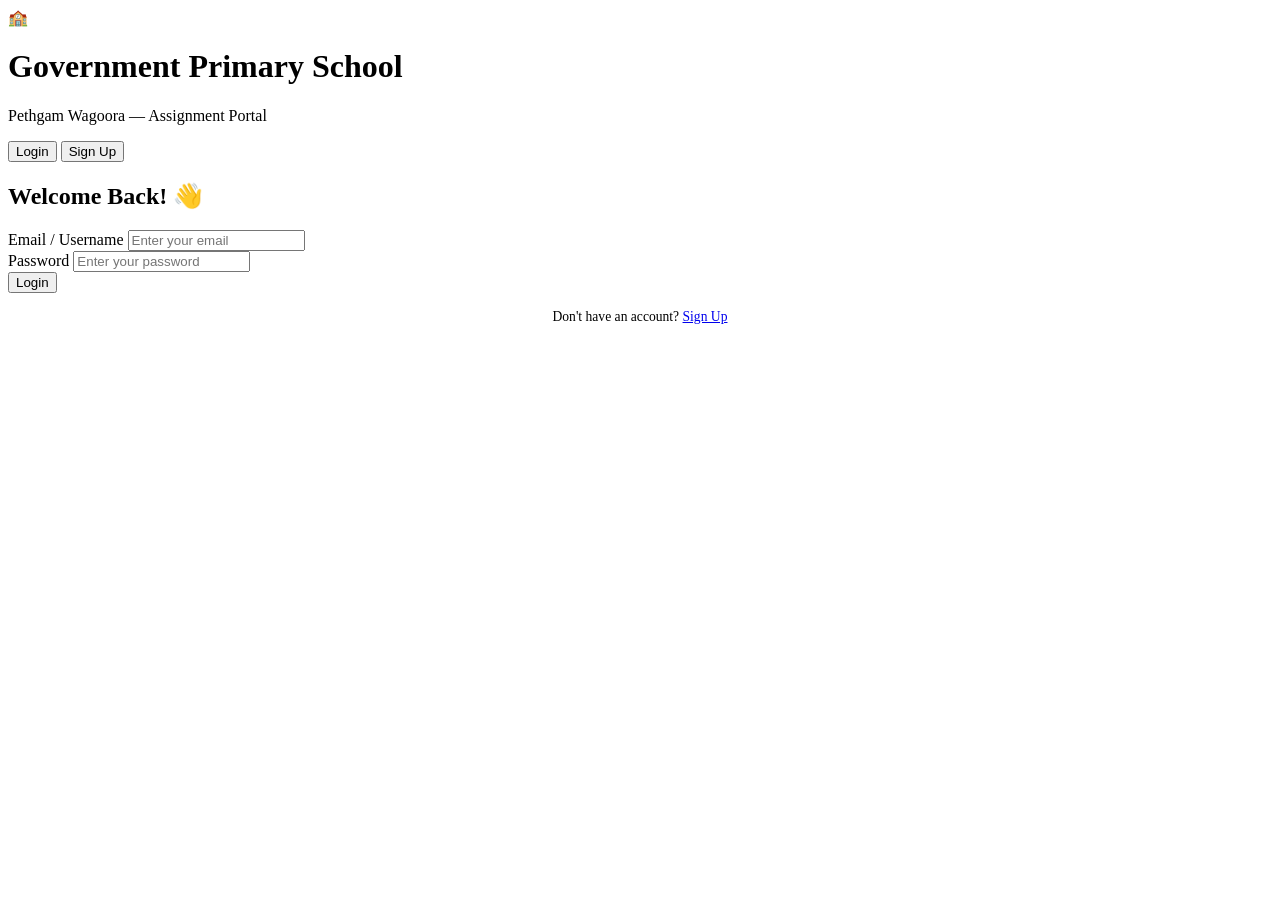
==== index.html @ 6a508f71 "Add files via upload" ====
<!DOCTYPE html>
<html lang="en">
<head>
  <meta charset="UTF-8" />
  <meta name="viewport" content="width=device-width, initial-scale=1.0" />
  <title>GPS Pethgam Wagoora — Login</title>
  <link rel="stylesheet" href="css/style.css" />
  <link rel="icon" href="data:image/svg+xml,<svg xmlns='http://www.w3.org/2000/svg' viewBox='0 0 100 100'><text y='.9em' font-size='90'>🏫</text></svg>" />
</head>
<body>

<!-- Global Loader -->
<div id="globalLoader" style="display:none;">
  <div class="spinner"></div>
  <p style="color:var(--primary);font-weight:600;">Loading…</p>
</div>

<!-- ═══ AUTH PAGE ══════════════════════════════════════════ -->
<div class="auth-page">

  <div class="auth-brand">
    <span class="school-icon">🏫</span>
    <h1>Government Primary School</h1>
    <p>Pethgam Wagoora — Assignment Portal</p>
  </div>

  <div class="auth-card">

    <!-- TABS: Login / Sign Up -->
    <div class="tab-group" id="authTabs">
      <button class="tab-btn active" onclick="switchAuthTab('login')">Login</button>
      <button class="tab-btn" onclick="switchAuthTab('signup')">Sign Up</button>
    </div>

    <!-- ─── LOGIN FORM ──────────────────────────────────── -->
    <div id="loginSection">
      <h2>Welcome Back! 👋</h2>

      <div id="loginError" class="alert alert-error" style="display:none;"></div>

      <form id="loginForm" onsubmit="handleLogin(event)">
        <div class="form-group">
          <label for="loginEmail">Email / Username</label>
          <input type="email" id="loginEmail" placeholder="Enter your email" required />
        </div>
        <div class="form-group">
          <label for="loginPassword">Password</label>
          <input type="password" id="loginPassword" placeholder="Enter your password" required />
        </div>
        <button type="submit" class="btn btn-primary" id="loginBtn">
          <span id="loginBtnText">Login</span>
        </button>
      </form>

      <p style="text-align:center;margin-top:1rem;font-size:.85rem;color:var(--gray-400);">
        Don't have an account?
        <a href="#" onclick="switchAuthTab('signup')">Sign Up</a>
      </p>
    </div>

    <!-- ─── SIGNUP SECTION ──────────────────────────────── -->
    <div id="signupSection" style="display:none;">
      <h2>Create Account 📝</h2>

      <!-- Role chooser -->
      <div class="tab-group" id="roleTabs" style="margin-bottom:1.25rem;">
        <button class="tab-btn active" onclick="switchRoleTab('student')">Student</button>
        <button class="tab-btn" onclick="switchRoleTab('teacher')">Teacher</button>
      </div>

      <div id="signupError" class="alert alert-error" style="display:none;"></div>

      <!-- ── Student Signup ── -->
      <form id="studentSignupForm" onsubmit="handleStudentSignup(event)">
        <div class="form-group">
          <label>Profile Photo</label>
          <div class="photo-upload-area" id="studentPhotoArea">
            <input type="file" id="studentPhoto" accept="image/*" onchange="previewPhoto('studentPhoto','studentPhotoPreview','studentPhotoArea')" />
            <img id="studentPhotoPreview" class="photo-preview" src="" alt="" style="display:none;" />
            <div id="studentPhotoPlaceholder">
              <span class="upload-icon">📷</span>
              <p style="color:var(--primary);font-weight:600;font-size:.9rem;">Tap to Upload Photo</p>
              <p class="upload-hint">JPG, PNG (Max 2MB)</p>
            </div>
          </div>
        </div>

        <div class="form-group">
          <label for="studentName">Full Name</label>
          <input type="text" id="studentName" placeholder="Enter your full name" required />
        </div>

        <div class="form-group">
          <label for="studentClass">Class</label>
          <select id="studentClass" required>
            <option value="">Select Your Class</option>
            <option value="1">Class 1st</option>
            <option value="2">Class 2nd</option>
            <option value="3">Class 3rd</option>
            <option value="4">Class 4th</option>
            <option value="5">Class 5th</option>
            <option value="6">Class 6th</option>
            <option value="7">Class 7th</option>
            <option value="8">Class 8th</option>
          </select>
        </div>

        <div class="form-group">
          <label for="studentEmail">Email</label>
          <input type="email" id="studentEmail" placeholder="student@example.com" required />
        </div>

        <div class="form-group">
          <label for="studentPassword">Password (min 6 characters)</label>
          <input type="password" id="studentPassword" placeholder="Create a password" minlength="6" required />
        </div>

        <button type="submit" class="btn btn-primary" id="studentSignupBtn">
          Create Student Account
        </button>
      </form>

      <!-- ── Teacher Signup ── -->
      <form id="teacherSignupForm" onsubmit="handleTeacherSignup(event)" style="display:none;">
        <div class="form-group">
          <label>Profile Photo</label>
          <div class="photo-upload-area" id="teacherPhotoArea">
            <input type="file" id="teacherPhoto" accept="image/*" onchange="previewPhoto('teacherPhoto','teacherPhotoPreview','teacherPhotoArea')" />
            <img id="teacherPhotoPreview" class="photo-preview" src="" alt="" style="display:none;" />
            <div id="teacherPhotoPlaceholder">
              <span class="upload-icon">📷</span>
              <p style="color:var(--primary);font-weight:600;font-size:.9rem;">Tap to Upload Photo</p>
              <p class="upload-hint">JPG, PNG (Max 2MB)</p>
            </div>
          </div>
        </div>

        <div class="form-group">
          <label for="teacherName">Full Name</label>
          <input type="text" id="teacherName" placeholder="Enter your full name" required />
        </div>

        <div class="form-group">
          <label for="teacherSubject">Primary Subject</label>
          <select id="teacherSubject" required>
            <option value="">Select Subject</option>
            <option value="English">English</option>
            <option value="Mathematics">Mathematics</option>
            <option value="Urdu">Urdu</option>
            <option value="Kashmiri">Kashmiri</option>
            <option value="EVS">EVS</option>
            <option value="Science">Science</option>
            <option value="Social Science">Social Science</option>
          </select>
        </div>

        <div class="form-group">
          <label for="teacherEmail">Email</label>
          <input type="email" id="teacherEmail" placeholder="teacher@example.com" required />
        </div>

        <div class="form-group">
          <label for="teacherPassword">Password (min 6 characters)</label>
          <input type="password" id="teacherPassword" placeholder="Create a password" minlength="6" required />
        </div>

        <button type="submit" class="btn btn-primary" id="teacherSignupBtn">
          Create Teacher Account
        </button>
      </form>

      <p style="text-align:center;margin-top:1rem;font-size:.85rem;color:var(--gray-400);">
        Already have an account?
        <a href="#" onclick="switchAuthTab('login')">Login</a>
      </p>
    </div><!-- /signupSection -->

  </div><!-- /auth-card -->

  <p style="color:rgba(255,255,255,.65);font-size:.75rem;margin-top:1rem;text-align:center;">
    © 2024 GPS Pethgam Wagoora | Powered by Firebase
  </p>
</div><!-- /auth-page -->

<!-- Firebase SDKs (Compat v9) -->
<script src="https://www.gstatic.com/firebasejs/9.22.0/firebase-app-compat.js"></script>
<script src="https://www.gstatic.com/firebasejs/9.22.0/firebase-auth-compat.js"></script>
<script src="https://www.gstatic.com/firebasejs/9.22.0/firebase-firestore-compat.js"></script>
<script src="https://www.gstatic.com/firebasejs/9.22.0/firebase-storage-compat.js"></script>

<script src="js/firebase-config.js"></script>

<script>
// ──────────────────────────────────────────────────────────
// AUTH STATE: redirect if already logged in
// ──────────────────────────────────────────────────────────
auth.onAuthStateChanged(async (user) => {
  if (user) {
    showLoader(true);
    try {
      const doc = await db.collection('users').doc(user.uid).get();
      if (doc.exists) {
        const role = doc.data().role;
        redirectByRole(role);
        return;
      }
    } catch (e) {}
    showLoader(false);
  }
});

function redirectByRole(role) {
  const map = { admin: 'pages/admin.html', teacher: 'pages/teacher.html', student: 'pages/student.html' };
  if (map[role]) window.location.href = map[role];
  else showLoader(false);
}

// ──────────────────────────────────────────────────────────
// TAB SWITCHING
// ──────────────────────────────────────────────────────────
function switchAuthTab(tab) {
  const btns = document.querySelectorAll('#authTabs .tab-btn');
  document.getElementById('loginSection').style.display  = tab === 'login'  ? 'block' : 'none';
  document.getElementById('signupSection').style.display = tab === 'signup' ? 'block' : 'none';
  btns[0].classList.toggle('active', tab === 'login');
  btns[1].classList.toggle('active', tab === 'signup');
  clearErrors();
}

function switchRoleTab(role) {
  const btns = document.querySelectorAll('#roleTabs .tab-btn');
  document.getElementById('studentSignupForm').style.display = role === 'student' ? 'block' : 'none';
  document.getElementById('teacherSignupForm').style.display = role === 'teacher' ? 'block' : 'none';
  btns[0].classList.toggle('active', role === 'student');
  btns[1].classList.toggle('active', role === 'teacher');
}

function clearErrors() {
  ['loginError','signupError'].forEach(id => {
    const el = document.getElementById(id);
    if (el) { el.style.display = 'none'; el.textContent = ''; }
  });
}

function showError(id, msg) {
  const el = document.getElementById(id);
  if (el) { el.textContent = msg; el.style.display = 'block'; }
}

// ──────────────────────────────────────────────────────────
// PHOTO PREVIEW
// ──────────────────────────────────────────────────────────
function previewPhoto(inputId, previewId, areaId) {
  const file  = document.getElementById(inputId).files[0];
  const prev  = document.getElementById(previewId);
  const placeholder = document.getElementById(areaId.replace('Area','Placeholder'))
                   || document.getElementById(inputId.replace('Photo','PhotoPlaceholder'));
  if (file) {
    const reader = new FileReader();
    reader.onload = e => {
      prev.src = e.target.result;
      prev.style.display = 'block';
      if (placeholder) placeholder.style.display = 'none';
    };
    reader.readAsDataURL(file);
  }
}

// ──────────────────────────────────────────────────────────
// LOGIN
// ──────────────────────────────────────────────────────────
async function handleLogin(e) {
  e.preventDefault();
  clearErrors();
  const email = document.getElementById('loginEmail').value.trim();
  const pass  = document.getElementById('loginPassword').value;
  const btn   = document.getElementById('loginBtn');

  btn.disabled = true;
  btn.innerHTML = '<div class="spinner" style="width:20px;height:20px;border-width:3px;"></div>';

  try {
    await auth.signInWithEmailAndPassword(email, pass);
    // onAuthStateChanged will handle redirect
  } catch (err) {
    let msg = 'Login failed. Please check your credentials.';
    if (err.code === 'auth/user-not-found') msg = 'No account found with this email.';
    else if (err.code === 'auth/wrong-password') msg = 'Incorrect password.';
    else if (err.code === 'auth/invalid-email') msg = 'Invalid email address.';
    else if (err.code === 'auth/too-many-requests') msg = 'Too many attempts. Try later.';
    showError('loginError', msg);
    btn.disabled = false;
    btn.innerHTML = '<span id="loginBtnText">Login</span>';
  }
}

// ──────────────────────────────────────────────────────────
// UPLOAD PHOTO TO FIREBASE STORAGE
// ──────────────────────────────────────────────────────────
async function uploadPhoto(file, uid, folder) {
  if (!file) return null;
  const ext = file.name.split('.').pop();
  const ref = storage.ref(`${folder}/${uid}.${ext}`);
  await ref.put(file);
  return await ref.getDownloadURL();
}

// ──────────────────────────────────────────────────────────
// STUDENT SIGNUP
// ──────────────────────────────────────────────────────────
async function handleStudentSignup(e) {
  e.preventDefault();
  clearErrors();

  const name    = document.getElementById('studentName').value.trim();
  const cls     = parseInt(document.getElementById('studentClass').value);
  const email   = document.getElementById('studentEmail').value.trim();
  const pass    = document.getElementById('studentPassword').value;
  const photo   = document.getElementById('studentPhoto').files[0];
  const btn     = document.getElementById('studentSignupBtn');

  if (!name || !cls || !email || !pass) {
    showError('signupError', 'Please fill in all fields.');
    return;
  }

  btn.disabled = true;
  btn.textContent = 'Creating Account…';
  showLoader(true);

  try {
    const cred    = await auth.createUserWithEmailAndPassword(email, pass);
    const uid     = cred.user.uid;
    let photoURL  = 'https://ui-avatars.com/api/?name=' + encodeURIComponent(name) + '&background=1a7a3c&color=fff&size=128';

    if (photo) {
      try { photoURL = await uploadPhoto(photo, uid, 'profile_photos'); } catch(pe) {}
    }

    await db.collection('users').doc(uid).set({
      name, email, role: 'student',
      class: cls,
      photoURL,
      coins: 0,
      weeklyCoins: 0,
      monthlyCoins: 0,
      subjectCoins: {},
      currentWeek: getCurrentWeek(),
      currentMonth: getCurrentMonth(),
      createdAt: firebase.firestore.FieldValue.serverTimestamp()
    });

    showToast('Account created! Welcome ' + name + '!', 'success');
    // redirect handled by onAuthStateChanged

  } catch (err) {
    showLoader(false);
    let msg = 'Signup failed. Please try again.';
    if (err.code === 'auth/email-already-in-use') msg = 'This email is already registered.';
    else if (err.code === 'auth/invalid-email') msg = 'Invalid email address.';
    else if (err.code === 'auth/weak-password') msg = 'Password is too weak (min 6 chars).';
    showError('signupError', msg);
    btn.disabled = false;
    btn.textContent = 'Create Student Account';
  }
}

// ──────────────────────────────────────────────────────────
// TEACHER SIGNUP
// ──────────────────────────────────────────────────────────
async function handleTeacherSignup(e) {
  e.preventDefault();
  clearErrors();

  const name    = document.getElementById('teacherName').value.trim();
  const subject = document.getElementById('teacherSubject').value;
  const email   = document.getElementById('teacherEmail').value.trim();
  const pass    = document.getElementById('teacherPassword').value;
  const photo   = document.getElementById('teacherPhoto').files[0];
  const btn     = document.getElementById('teacherSignupBtn');

  if (!name || !subject || !email || !pass) {
    showError('signupError', 'Please fill in all fields.');
    return;
  }

  btn.disabled = true;
  btn.textContent = 'Creating Account…';
  showLoader(true);

  try {
    const cred    = await auth.createUserWithEmailAndPassword(email, pass);
    const uid     = cred.user.uid;
    let photoURL  = 'https://ui-avatars.com/api/?name=' + encodeURIComponent(name) + '&background=1a7a3c&color=fff&size=128';

    if (photo) {
      try { photoURL = await uploadPhoto(photo, uid, 'profile_photos'); } catch(pe) {}
    }

    await db.collection('users').doc(uid).set({
      name, email, role: 'teacher',
      subject,
      photoURL,
      createdAt: firebase.firestore.FieldValue.serverTimestamp()
    });

    showToast('Account created! Welcome ' + name + '!', 'success');

  } catch (err) {
    showLoader(false);
    let msg = 'Signup failed. Please try again.';
    if (err.code === 'auth/email-already-in-use') msg = 'This email is already registered.';
    else if (err.code === 'auth/weak-password') msg = 'Password is too weak (min 6 chars).';
    showError('signupError', msg);
    btn.disabled = false;
    btn.textContent = 'Create Teacher Account';
  }
}
</script>
</body>
</html>
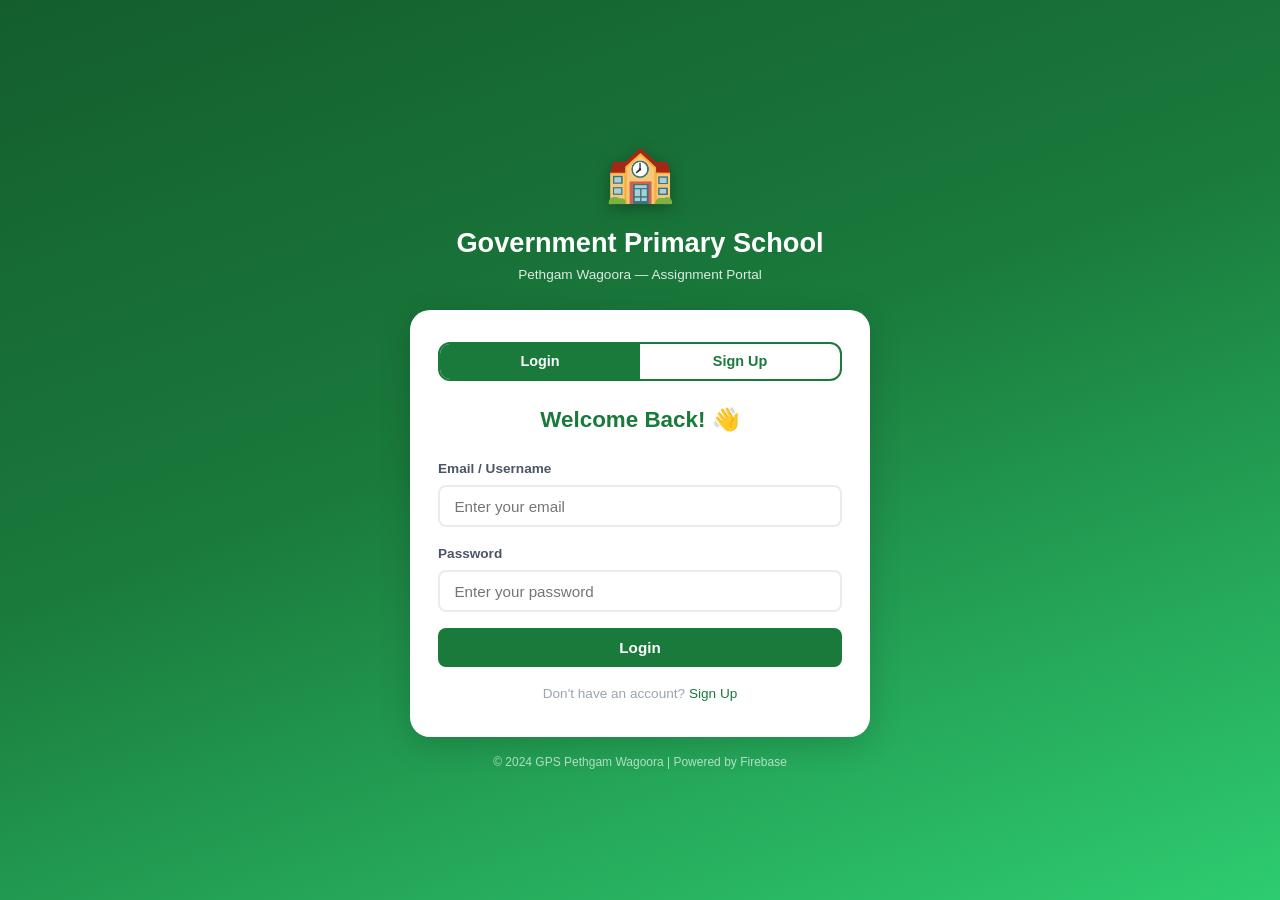
==== commit c3a9346b: "Refactor authentication and user profile handling Updated error handling and user feedback during au" ====
--- a/index.html
+++ b/index.html
@@ -198,21 +198,37 @@
   if (user) {
     showLoader(true);
     try {
+      // Check if user has a profile document in Firestore
       const doc = await db.collection('users').doc(user.uid).get();
       if (doc.exists) {
         const role = doc.data().role;
         redirectByRole(role);
-        return;
+      } else {
+        // User exists in Auth but not in Firestore
+        console.warn("No user profile found in Firestore.");
+        showLoader(false);
       }
-    } catch (e) {}
+    } catch (e) {
+      console.error("Auth state check error:", e);
+      showLoader(false);
+    }
+  }
+});
+
+function redirectByRole(role) {
+  // Path must match your GitHub repository folder: 'pages/'
+  const map = { 
+    admin: 'pages/admin.html', 
+    teacher: 'pages/teacher.html', 
+    student: 'pages/student.html' 
+  };
+  
+  if (map[role]) {
+    window.location.href = map[role];
+  } else {
     showLoader(false);
-  }
-});
-
-function redirectByRole(role) {
-  const map = { admin: 'pages/admin.html', teacher: 'pages/teacher.html', student: 'pages/student.html' };
-  if (map[role]) window.location.href = map[role];
-  else showLoader(false);
+    alert("Role '" + role + "' not recognized. Please contact admin.");
+  }
 }
 
 // ──────────────────────────────────────────────────────────
@@ -281,16 +297,11 @@
 
   try {
     await auth.signInWithEmailAndPassword(email, pass);
-    // onAuthStateChanged will handle redirect
   } catch (err) {
-    let msg = 'Login failed. Please check your credentials.';
-    if (err.code === 'auth/user-not-found') msg = 'No account found with this email.';
-    else if (err.code === 'auth/wrong-password') msg = 'Incorrect password.';
-    else if (err.code === 'auth/invalid-email') msg = 'Invalid email address.';
-    else if (err.code === 'auth/too-many-requests') msg = 'Too many attempts. Try later.';
+    let msg = err.message; // Detailed error for troubleshooting
     showError('loginError', msg);
     btn.disabled = false;
-    btn.innerHTML = '<span id="loginBtnText">Login</span>';
+    btn.innerHTML = 'Login';
   }
 }
 
@@ -319,11 +330,6 @@
   const photo   = document.getElementById('studentPhoto').files[0];
   const btn     = document.getElementById('studentSignupBtn');
 
-  if (!name || !cls || !email || !pass) {
-    showError('signupError', 'Please fill in all fields.');
-    return;
-  }
-
   btn.disabled = true;
   btn.textContent = 'Creating Account…';
   showLoader(true);
@@ -331,10 +337,10 @@
   try {
     const cred    = await auth.createUserWithEmailAndPassword(email, pass);
     const uid     = cred.user.uid;
-    let photoURL  = 'https://ui-avatars.com/api/?name=' + encodeURIComponent(name) + '&background=1a7a3c&color=fff&size=128';
+    let photoURL  = 'https://ui-avatars.com/api/?name=' + encodeURIComponent(name);
 
     if (photo) {
-      try { photoURL = await uploadPhoto(photo, uid, 'profile_photos'); } catch(pe) {}
+       photoURL = await uploadPhoto(photo, uid, 'profile_photos');
     }
 
     await db.collection('users').doc(uid).set({
@@ -350,16 +356,11 @@
       createdAt: firebase.firestore.FieldValue.serverTimestamp()
     });
 
-    showToast('Account created! Welcome ' + name + '!', 'success');
-    // redirect handled by onAuthStateChanged
+    showToast('Account created!', 'success');
 
   } catch (err) {
     showLoader(false);
-    let msg = 'Signup failed. Please try again.';
-    if (err.code === 'auth/email-already-in-use') msg = 'This email is already registered.';
-    else if (err.code === 'auth/invalid-email') msg = 'Invalid email address.';
-    else if (err.code === 'auth/weak-password') msg = 'Password is too weak (min 6 chars).';
-    showError('signupError', msg);
+    showError('signupError', err.message);
     btn.disabled = false;
     btn.textContent = 'Create Student Account';
   }
@@ -379,11 +380,6 @@
   const photo   = document.getElementById('teacherPhoto').files[0];
   const btn     = document.getElementById('teacherSignupBtn');
 
-  if (!name || !subject || !email || !pass) {
-    showError('signupError', 'Please fill in all fields.');
-    return;
-  }
-
   btn.disabled = true;
   btn.textContent = 'Creating Account…';
   showLoader(true);
@@ -391,10 +387,10 @@
   try {
     const cred    = await auth.createUserWithEmailAndPassword(email, pass);
     const uid     = cred.user.uid;
-    let photoURL  = 'https://ui-avatars.com/api/?name=' + encodeURIComponent(name) + '&background=1a7a3c&color=fff&size=128';
+    let photoURL  = 'https://ui-avatars.com/api/?name=' + encodeURIComponent(name);
 
     if (photo) {
-      try { photoURL = await uploadPhoto(photo, uid, 'profile_photos'); } catch(pe) {}
+      photoURL = await uploadPhoto(photo, uid, 'profile_photos');
     }
 
     await db.collection('users').doc(uid).set({
@@ -404,14 +400,11 @@
       createdAt: firebase.firestore.FieldValue.serverTimestamp()
     });
 
-    showToast('Account created! Welcome ' + name + '!', 'success');
+    showToast('Account created!', 'success');
 
   } catch (err) {
     showLoader(false);
-    let msg = 'Signup failed. Please try again.';
-    if (err.code === 'auth/email-already-in-use') msg = 'This email is already registered.';
-    else if (err.code === 'auth/weak-password') msg = 'Password is too weak (min 6 chars).';
-    showError('signupError', msg);
+    showError('signupError', err.message);
     btn.disabled = false;
     btn.textContent = 'Create Teacher Account';
   }
--- a/css/style.css
+++ b/css/style.css
@@ -0,0 +1,953 @@
+/* ============================================================
+   GLOBAL STYLES — GPS Pethgam Wagoora School Portal
+   Theme: Green & White, Mobile-First
+   ============================================================ */
+
+:root {
+  --primary:       #1a7a3c;
+  --primary-dark:  #145e2d;
+  --primary-light: #e8f5ee;
+  --accent:        #f0a500;
+  --accent-dark:   #d4920a;
+  --white:         #ffffff;
+  --gray-100:      #f4f6f8;
+  --gray-200:      #e8ecef;
+  --gray-400:      #9aa5b1;
+  --gray-600:      #4a5568;
+  --gray-800:      #1a202c;
+  --danger:        #e53e3e;
+  --danger-light:  #fff5f5;
+  --success:       #2f855a;
+  --success-light: #f0fff4;
+  --info:          #2b6cb0;
+  --info-light:    #ebf8ff;
+  --shadow-sm:     0 2px 8px rgba(0,0,0,.08);
+  --shadow-md:     0 4px 16px rgba(0,0,0,.12);
+  --shadow-lg:     0 8px 32px rgba(0,0,0,.16);
+  --radius:        12px;
+  --radius-sm:     8px;
+  --radius-lg:     20px;
+  --transition:    all .25s ease;
+}
+
+* { box-sizing: border-box; margin: 0; padding: 0; }
+
+html { scroll-behavior: smooth; }
+
+body {
+  font-family: 'Segoe UI', Tahoma, Geneva, Verdana, sans-serif;
+  background: var(--gray-100);
+  color: var(--gray-800);
+  min-height: 100vh;
+  line-height: 1.6;
+  font-size: 15px;
+}
+
+/* ─── SCROLLBAR ─────────────────────────────────────────── */
+::-webkit-scrollbar { width: 6px; height: 6px; }
+::-webkit-scrollbar-track { background: var(--gray-200); }
+::-webkit-scrollbar-thumb { background: var(--primary); border-radius: 4px; }
+
+/* ─── TYPOGRAPHY ─────────────────────────────────────────── */
+h1, h2, h3, h4 { font-weight: 700; line-height: 1.3; }
+h1 { font-size: clamp(1.5rem, 4vw, 2.2rem); }
+h2 { font-size: clamp(1.2rem, 3vw, 1.7rem); }
+h3 { font-size: clamp(1rem, 2.5vw, 1.3rem); }
+
+/* ─── LINKS ──────────────────────────────────────────────── */
+a { color: var(--primary); text-decoration: none; transition: var(--transition); }
+a:hover { color: var(--primary-dark); text-decoration: underline; }
+
+/* ═══════════════════════════════════════════════════════════
+   HEADER / NAVBAR
+   ═══════════════════════════════════════════════════════════ */
+.site-header {
+  background: linear-gradient(135deg, var(--primary-dark) 0%, var(--primary) 60%, #22a05a 100%);
+  color: var(--white);
+  padding: 0 1rem;
+  position: sticky;
+  top: 0;
+  z-index: 1000;
+  box-shadow: var(--shadow-md);
+}
+
+.header-inner {
+  max-width: 1200px;
+  margin: 0 auto;
+  display: flex;
+  align-items: center;
+  justify-content: space-between;
+  min-height: 64px;
+  gap: .75rem;
+}
+
+.school-brand {
+  display: flex;
+  align-items: center;
+  gap: .6rem;
+  flex: 1;
+}
+
+.school-logo {
+  width: 42px;
+  height: 42px;
+  border-radius: 50%;
+  border: 2px solid rgba(255,255,255,.6);
+  background: rgba(255,255,255,.15);
+  display: flex;
+  align-items: center;
+  justify-content: center;
+  font-size: 1.4rem;
+  flex-shrink: 0;
+}
+
+.school-name {
+  font-size: clamp(.8rem, 2.2vw, 1rem);
+  font-weight: 700;
+  line-height: 1.2;
+  letter-spacing: .02em;
+}
+
+.school-sub {
+  font-size: .7rem;
+  opacity: .8;
+  font-weight: 400;
+}
+
+.header-user {
+  display: flex;
+  align-items: center;
+  gap: .5rem;
+}
+
+.header-avatar {
+  width: 38px;
+  height: 38px;
+  border-radius: 50%;
+  border: 2px solid rgba(255,255,255,.7);
+  object-fit: cover;
+  background: rgba(255,255,255,.2);
+  cursor: pointer;
+}
+
+.header-coins {
+  background: var(--accent);
+  color: #fff;
+  padding: .25rem .6rem;
+  border-radius: 20px;
+  font-size: .8rem;
+  font-weight: 700;
+  display: flex;
+  align-items: center;
+  gap: .25rem;
+  white-space: nowrap;
+}
+
+.btn-logout {
+  background: rgba(255,255,255,.2);
+  color: var(--white);
+  border: 1px solid rgba(255,255,255,.4);
+  padding: .35rem .85rem;
+  border-radius: 20px;
+  font-size: .82rem;
+  cursor: pointer;
+  transition: var(--transition);
+  font-weight: 600;
+}
+.btn-logout:hover { background: rgba(255,255,255,.35); }
+
+/* ═══════════════════════════════════════════════════════════
+   AUTH PAGES (Login / Signup)
+   ═══════════════════════════════════════════════════════════ */
+.auth-page {
+  min-height: 100vh;
+  background: linear-gradient(160deg, var(--primary-dark) 0%, var(--primary) 45%, #2ecc71 100%);
+  display: flex;
+  flex-direction: column;
+  align-items: center;
+  justify-content: center;
+  padding: 1.5rem 1rem;
+}
+
+.auth-brand {
+  text-align: center;
+  color: var(--white);
+  margin-bottom: 1.5rem;
+}
+
+.auth-brand .school-icon {
+  font-size: 3.5rem;
+  display: block;
+  margin-bottom: .5rem;
+  filter: drop-shadow(0 4px 8px rgba(0,0,0,.3));
+}
+
+.auth-brand h1 { font-size: clamp(1.1rem, 4vw, 1.7rem); margin-bottom: .2rem; }
+.auth-brand p  { font-size: .85rem; opacity: .85; }
+
+.auth-card {
+  background: var(--white);
+  border-radius: var(--radius-lg);
+  padding: 2rem 1.75rem;
+  width: 100%;
+  max-width: 460px;
+  box-shadow: var(--shadow-lg);
+}
+
+.auth-card h2 {
+  color: var(--primary);
+  margin-bottom: 1.5rem;
+  text-align: center;
+  font-size: 1.4rem;
+}
+
+.tab-group {
+  display: flex;
+  border-radius: var(--radius);
+  overflow: hidden;
+  border: 2px solid var(--primary);
+  margin-bottom: 1.5rem;
+}
+
+.tab-btn {
+  flex: 1;
+  padding: .6rem;
+  background: transparent;
+  border: none;
+  cursor: pointer;
+  font-weight: 600;
+  color: var(--primary);
+  font-size: .9rem;
+  transition: var(--transition);
+}
+
+.tab-btn.active {
+  background: var(--primary);
+  color: var(--white);
+}
+
+/* ─── FORM ELEMENTS ──────────────────────────────────────── */
+.form-group {
+  margin-bottom: 1rem;
+}
+
+.form-group label {
+  display: block;
+  font-size: .85rem;
+  font-weight: 600;
+  color: var(--gray-600);
+  margin-bottom: .35rem;
+}
+
+.form-group input,
+.form-group select,
+.form-group textarea {
+  width: 100%;
+  padding: .65rem .9rem;
+  border: 2px solid var(--gray-200);
+  border-radius: var(--radius-sm);
+  font-size: .95rem;
+  transition: var(--transition);
+  background: var(--white);
+  color: var(--gray-800);
+  outline: none;
+}
+
+.form-group input:focus,
+.form-group select:focus,
+.form-group textarea:focus {
+  border-color: var(--primary);
+  box-shadow: 0 0 0 3px rgba(26,122,60,.12);
+}
+
+.form-group input.error,
+.form-group select.error {
+  border-color: var(--danger);
+}
+
+.form-row {
+  display: grid;
+  grid-template-columns: 1fr 1fr;
+  gap: .75rem;
+}
+
+@media (max-width: 480px) {
+  .form-row { grid-template-columns: 1fr; }
+}
+
+/* ─── PHOTO UPLOAD ───────────────────────────────────────── */
+.photo-upload-area {
+  border: 2px dashed var(--primary);
+  border-radius: var(--radius);
+  padding: 1.25rem;
+  text-align: center;
+  cursor: pointer;
+  transition: var(--transition);
+  background: var(--primary-light);
+  position: relative;
+}
+
+.photo-upload-area:hover { background: #d4eddf; }
+
+.photo-upload-area input[type="file"] {
+  position: absolute;
+  inset: 0;
+  opacity: 0;
+  cursor: pointer;
+  width: 100%;
+  height: 100%;
+}
+
+.photo-preview {
+  width: 80px;
+  height: 80px;
+  border-radius: 50%;
+  object-fit: cover;
+  border: 3px solid var(--primary);
+  display: block;
+  margin: .5rem auto;
+}
+
+.upload-icon { font-size: 2rem; color: var(--primary); }
+.upload-hint { font-size: .8rem; color: var(--gray-400); margin-top: .25rem; }
+
+/* ─── BUTTONS ────────────────────────────────────────────── */
+.btn {
+  display: inline-flex;
+  align-items: center;
+  justify-content: center;
+  gap: .4rem;
+  padding: .7rem 1.4rem;
+  border-radius: var(--radius-sm);
+  font-size: .95rem;
+  font-weight: 600;
+  cursor: pointer;
+  border: none;
+  transition: var(--transition);
+  text-decoration: none;
+  white-space: nowrap;
+}
+
+.btn-primary {
+  background: var(--primary);
+  color: var(--white);
+  width: 100%;
+}
+.btn-primary:hover { background: var(--primary-dark); transform: translateY(-1px); box-shadow: var(--shadow-sm); }
+
+.btn-accent {
+  background: var(--accent);
+  color: var(--white);
+}
+.btn-accent:hover { background: var(--accent-dark); }
+
+.btn-danger {
+  background: var(--danger);
+  color: var(--white);
+}
+.btn-danger:hover { background: #c53030; }
+
+.btn-outline {
+  background: transparent;
+  border: 2px solid var(--primary);
+  color: var(--primary);
+}
+.btn-outline:hover { background: var(--primary); color: var(--white); }
+
+.btn-sm {
+  padding: .4rem .8rem;
+  font-size: .82rem;
+}
+
+.btn:disabled {
+  opacity: .6;
+  cursor: not-allowed;
+  transform: none !important;
+}
+
+/* ═══════════════════════════════════════════════════════════
+   DASHBOARD LAYOUT
+   ═══════════════════════════════════════════════════════════ */
+.dashboard-layout {
+  max-width: 1200px;
+  margin: 0 auto;
+  padding: 1.25rem 1rem;
+}
+
+/* ─── PROFILE CARD ───────────────────────────────────────── */
+.profile-card {
+  background: linear-gradient(135deg, var(--primary-dark), var(--primary), #27ae60);
+  color: var(--white);
+  border-radius: var(--radius-lg);
+  padding: 1.5rem;
+  display: flex;
+  align-items: center;
+  gap: 1.25rem;
+  margin-bottom: 1.5rem;
+  box-shadow: var(--shadow-md);
+  flex-wrap: wrap;
+}
+
+.profile-card-avatar {
+  width: 72px;
+  height: 72px;
+  border-radius: 50%;
+  border: 3px solid rgba(255,255,255,.8);
+  object-fit: cover;
+  background: rgba(255,255,255,.2);
+  flex-shrink: 0;
+}
+
+.profile-card-info { flex: 1; min-width: 0; }
+.profile-card-name { font-size: 1.25rem; font-weight: 700; white-space: nowrap; overflow: hidden; text-overflow: ellipsis; }
+.profile-card-role { font-size: .82rem; opacity: .85; margin-top: .1rem; }
+
+.profile-card-stats {
+  display: flex;
+  gap: .75rem;
+  flex-wrap: wrap;
+}
+
+.stat-badge {
+  background: rgba(255,255,255,.2);
+  border-radius: var(--radius);
+  padding: .5rem .9rem;
+  text-align: center;
+  backdrop-filter: blur(4px);
+  border: 1px solid rgba(255,255,255,.2);
+}
+
+.stat-badge .stat-val {
+  font-size: 1.3rem;
+  font-weight: 800;
+  display: block;
+  line-height: 1;
+}
+
+.stat-badge .stat-label {
+  font-size: .7rem;
+  opacity: .8;
+  margin-top: .15rem;
+}
+
+/* ─── SECTION / CARDS ────────────────────────────────────── */
+.section-title {
+  font-size: 1.1rem;
+  color: var(--primary-dark);
+  font-weight: 700;
+  margin-bottom: .9rem;
+  display: flex;
+  align-items: center;
+  gap: .4rem;
+  border-bottom: 2px solid var(--primary-light);
+  padding-bottom: .45rem;
+}
+
+.card {
+  background: var(--white);
+  border-radius: var(--radius);
+  padding: 1.25rem;
+  box-shadow: var(--shadow-sm);
+  margin-bottom: 1.25rem;
+  border: 1px solid var(--gray-200);
+}
+
+.cards-grid {
+  display: grid;
+  grid-template-columns: repeat(auto-fill, minmax(260px, 1fr));
+  gap: 1rem;
+  margin-bottom: 1.25rem;
+}
+
+/* ─── STATS WIDGET ───────────────────────────────────────── */
+.stats-widget {
+  background: var(--white);
+  border-radius: var(--radius);
+  padding: 1.2rem 1.5rem;
+  text-align: center;
+  box-shadow: var(--shadow-sm);
+  border: 1px solid var(--gray-200);
+  border-top: 4px solid var(--primary);
+}
+
+.stats-widget .stat-number {
+  font-size: 2rem;
+  font-weight: 800;
+  color: var(--primary);
+}
+
+.stats-widget .stat-desc {
+  font-size: .85rem;
+  color: var(--gray-400);
+  margin-top: .2rem;
+}
+
+/* ─── MCQ QUESTION CARD ──────────────────────────────────── */
+.mcq-card {
+  background: var(--white);
+  border-radius: var(--radius);
+  padding: 1.25rem;
+  box-shadow: var(--shadow-sm);
+  border: 1px solid var(--gray-200);
+  margin-bottom: 1rem;
+  transition: var(--transition);
+}
+
+.mcq-card:hover { box-shadow: var(--shadow-md); border-color: var(--primary); }
+
+.mcq-meta {
+  display: flex;
+  flex-wrap: wrap;
+  gap: .4rem;
+  margin-bottom: .75rem;
+}
+
+.meta-tag {
+  background: var(--primary-light);
+  color: var(--primary-dark);
+  padding: .2rem .6rem;
+  border-radius: 20px;
+  font-size: .75rem;
+  font-weight: 600;
+}
+
+.meta-tag.subject  { background: #e8f0fe; color: #2b6cb0; }
+.meta-tag.date     { background: #fff3e0; color: #8b4513; }
+.meta-tag.lesson   { background: #f3e8ff; color: #553c9a; }
+
+.mcq-question {
+  font-size: 1rem;
+  font-weight: 600;
+  color: var(--gray-800);
+  margin-bottom: .9rem;
+  line-height: 1.5;
+}
+
+.mcq-options { list-style: none; display: flex; flex-direction: column; gap: .45rem; }
+
+.mcq-option {
+  display: flex;
+  align-items: center;
+  gap: .6rem;
+  padding: .6rem .85rem;
+  border-radius: var(--radius-sm);
+  border: 2px solid var(--gray-200);
+  cursor: pointer;
+  transition: var(--transition);
+  font-size: .92rem;
+}
+
+.mcq-option:hover { border-color: var(--primary); background: var(--primary-light); }
+.mcq-option.selected { border-color: var(--primary); background: var(--primary-light); }
+.mcq-option.correct  { border-color: var(--success); background: var(--success-light); color: var(--success); }
+.mcq-option.wrong    { border-color: var(--danger);  background: var(--danger-light);  color: var(--danger); }
+
+.mcq-option input[type="radio"] { accent-color: var(--primary); width: 16px; height: 16px; flex-shrink: 0; }
+
+.mcq-actions {
+  display: flex;
+  gap: .6rem;
+  margin-top: .9rem;
+  flex-wrap: wrap;
+}
+
+.answer-feedback {
+  padding: .7rem 1rem;
+  border-radius: var(--radius-sm);
+  font-weight: 600;
+  font-size: .9rem;
+  display: flex;
+  align-items: center;
+  gap: .4rem;
+  margin-top: .75rem;
+}
+
+.feedback-correct { background: var(--success-light); color: var(--success); border: 1px solid #9ae6b4; }
+.feedback-wrong   { background: var(--danger-light);  color: var(--danger);  border: 1px solid #feb2b2; }
+.feedback-already { background: var(--info-light);    color: var(--info);    border: 1px solid #90cdf4; }
+
+/* ─── CORRECT ANSWER INDICATOR (Teacher View) ───────────────── */
+.correct-indicator {
+  background: #c6f6d5;
+  color: var(--success);
+  padding: .15rem .45rem;
+  border-radius: 4px;
+  font-size: .72rem;
+  font-weight: 700;
+  margin-left: .35rem;
+}
+
+/* ─── LEADERBOARD ────────────────────────────────────────── */
+.leaderboard-table {
+  width: 100%;
+  border-collapse: collapse;
+  font-size: .9rem;
+}
+
+.leaderboard-table th {
+  background: var(--primary);
+  color: var(--white);
+  padding: .65rem .9rem;
+  text-align: left;
+  font-weight: 600;
+  font-size: .82rem;
+}
+
+.leaderboard-table td {
+  padding: .6rem .9rem;
+  border-bottom: 1px solid var(--gray-200);
+}
+
+.leaderboard-table tr:last-child td { border-bottom: none; }
+.leaderboard-table tr:hover td { background: var(--primary-light); }
+
+.rank-1 td:first-child { color: #f6c90e; font-weight: 800; font-size: 1.1rem; }
+.rank-2 td:first-child { color: #9aa0a6; font-weight: 700; }
+.rank-3 td:first-child { color: #cd7f32; font-weight: 700; }
+
+.lb-avatar {
+  width: 30px;
+  height: 30px;
+  border-radius: 50%;
+  object-fit: cover;
+  border: 2px solid var(--gray-200);
+  vertical-align: middle;
+  margin-right: .4rem;
+}
+
+/* ─── TABS ───────────────────────────────────────────────── */
+.tabs {
+  display: flex;
+  gap: 0;
+  border-bottom: 2px solid var(--gray-200);
+  margin-bottom: 1.25rem;
+  overflow-x: auto;
+  scrollbar-width: none;
+}
+
+.tabs::-webkit-scrollbar { display: none; }
+
+.tab {
+  padding: .65rem 1.1rem;
+  background: none;
+  border: none;
+  border-bottom: 3px solid transparent;
+  color: var(--gray-600);
+  font-size: .9rem;
+  font-weight: 600;
+  cursor: pointer;
+  white-space: nowrap;
+  transition: var(--transition);
+  margin-bottom: -2px;
+}
+
+.tab:hover { color: var(--primary); }
+.tab.active { color: var(--primary); border-bottom-color: var(--primary); }
+
+.tab-content { display: none; }
+.tab-content.active { display: block; }
+
+/* ─── MODAL ──────────────────────────────────────────────── */
+.modal-overlay {
+  position: fixed;
+  inset: 0;
+  background: rgba(0,0,0,.55);
+  display: flex;
+  align-items: center;
+  justify-content: center;
+  z-index: 9000;
+  padding: 1rem;
+  backdrop-filter: blur(3px);
+}
+
+.modal {
+  background: var(--white);
+  border-radius: var(--radius-lg);
+  padding: 1.75rem;
+  width: 100%;
+  max-width: 560px;
+  max-height: 90vh;
+  overflow-y: auto;
+  box-shadow: var(--shadow-lg);
+  position: relative;
+}
+
+.modal-header {
+  display: flex;
+  align-items: center;
+  justify-content: space-between;
+  margin-bottom: 1.25rem;
+}
+
+.modal-title { font-size: 1.2rem; color: var(--primary); font-weight: 700; }
+
+.modal-close {
+  background: var(--gray-200);
+  border: none;
+  width: 32px;
+  height: 32px;
+  border-radius: 50%;
+  cursor: pointer;
+  font-size: 1.1rem;
+  display: flex;
+  align-items: center;
+  justify-content: center;
+  transition: var(--transition);
+}
+
+.modal-close:hover { background: var(--danger); color: var(--white); }
+
+/* ─── TOAST ──────────────────────────────────────────────── */
+.toast {
+  position: fixed;
+  bottom: 1.5rem;
+  right: 1.5rem;
+  background: var(--gray-800);
+  color: var(--white);
+  padding: .85rem 1.4rem;
+  border-radius: var(--radius);
+  font-size: .9rem;
+  font-weight: 600;
+  z-index: 99999;
+  max-width: 320px;
+  box-shadow: var(--shadow-lg);
+  opacity: 0;
+  transform: translateY(20px);
+  transition: all .3s ease;
+  pointer-events: none;
+}
+
+.toast.show { opacity: 1; transform: translateY(0); }
+.toast.toast-success { background: var(--success); }
+.toast.toast-error   { background: var(--danger); }
+.toast.toast-info    { background: var(--info); }
+
+/* ─── LOADER ─────────────────────────────────────────────── */
+#globalLoader {
+  position: fixed;
+  inset: 0;
+  background: rgba(255,255,255,.85);
+  display: flex;
+  flex-direction: column;
+  align-items: center;
+  justify-content: center;
+  z-index: 9999;
+  gap: 1rem;
+}
+
+.spinner {
+  width: 48px;
+  height: 48px;
+  border: 4px solid var(--primary-light);
+  border-top-color: var(--primary);
+  border-radius: 50%;
+  animation: spin .9s linear infinite;
+}
+
+@keyframes spin { to { transform: rotate(360deg); } }
+
+/* ─── EMPTY STATE ────────────────────────────────────────── */
+.empty-state {
+  text-align: center;
+  padding: 3rem 1rem;
+  color: var(--gray-400);
+}
+
+.empty-state .empty-icon { font-size: 3.5rem; margin-bottom: .75rem; display: block; }
+.empty-state p { font-size: .95rem; }
+
+/* ─── ALERTS ─────────────────────────────────────────────── */
+.alert {
+  padding: .8rem 1rem;
+  border-radius: var(--radius-sm);
+  font-size: .9rem;
+  font-weight: 500;
+  margin-bottom: 1rem;
+  border-left: 4px solid;
+}
+
+.alert-success { background: var(--success-light); color: var(--success); border-color: var(--success); }
+.alert-error   { background: var(--danger-light);  color: var(--danger);  border-color: var(--danger); }
+.alert-info    { background: var(--info-light);    color: var(--info);    border-color: var(--info); }
+.alert-warning { background: #fffbeb; color: #92400e; border-color: #f59e0b; }
+
+/* ─── FILTER BAR ─────────────────────────────────────────── */
+.filter-bar {
+  display: flex;
+  gap: .6rem;
+  flex-wrap: wrap;
+  margin-bottom: 1.1rem;
+  align-items: center;
+}
+
+.filter-bar select,
+.filter-bar input {
+  padding: .5rem .8rem;
+  border: 2px solid var(--gray-200);
+  border-radius: var(--radius-sm);
+  font-size: .88rem;
+  background: var(--white);
+  color: var(--gray-800);
+  outline: none;
+  transition: var(--transition);
+}
+
+.filter-bar select:focus,
+.filter-bar input:focus { border-color: var(--primary); }
+
+/* ─── ADMIN TABLE ────────────────────────────────────────── */
+.data-table {
+  width: 100%;
+  border-collapse: collapse;
+  font-size: .88rem;
+}
+
+.data-table th {
+  background: var(--primary-light);
+  color: var(--primary-dark);
+  padding: .6rem .85rem;
+  text-align: left;
+  font-weight: 700;
+  border-bottom: 2px solid var(--primary);
+}
+
+.data-table td {
+  padding: .6rem .85rem;
+  border-bottom: 1px solid var(--gray-200);
+  vertical-align: middle;
+}
+
+.data-table tr:hover td { background: #f8fffe; }
+
+.table-avatar {
+  width: 32px;
+  height: 32px;
+  border-radius: 50%;
+  object-fit: cover;
+  border: 2px solid var(--gray-200);
+}
+
+/* ─── COIN ANIMATION ─────────────────────────────────────── */
+@keyframes coinPop {
+  0%   { transform: scale(1); }
+  40%  { transform: scale(1.4); }
+  80%  { transform: scale(.95); }
+  100% { transform: scale(1); }
+}
+.coin-animate { animation: coinPop .5s ease; }
+
+/* ─── PROGRESS BAR ───────────────────────────────────────── */
+.progress-bar {
+  background: var(--gray-200);
+  border-radius: 20px;
+  height: 8px;
+  overflow: hidden;
+  margin-top: .4rem;
+}
+
+.progress-fill {
+  background: linear-gradient(90deg, var(--primary), #27ae60);
+  height: 100%;
+  border-radius: 20px;
+  transition: width .6s ease;
+}
+
+/* ─── RESPONSIVE ─────────────────────────────────────────── */
+@media (max-width: 768px) {
+  .auth-card { padding: 1.5rem 1.25rem; }
+  .profile-card { flex-direction: column; text-align: center; }
+  .profile-card-stats { justify-content: center; }
+  .modal { padding: 1.25rem; }
+  .cards-grid { grid-template-columns: 1fr; }
+  .filter-bar { flex-direction: column; align-items: stretch; }
+  .filter-bar select,
+  .filter-bar input { width: 100%; }
+}
+
+@media (max-width: 480px) {
+  .tab { padding: .5rem .75rem; font-size: .82rem; }
+  .mcq-actions { flex-direction: column; }
+  .mcq-actions .btn { width: 100%; }
+}
+
+/* ─── SUBJECT CHIPS ──────────────────────────────────────── */
+.subject-chips {
+  display: flex;
+  flex-wrap: wrap;
+  gap: .4rem;
+  margin-bottom: 1rem;
+}
+
+.subject-chip {
+  padding: .3rem .75rem;
+  border-radius: 20px;
+  font-size: .82rem;
+  font-weight: 600;
+  cursor: pointer;
+  border: 2px solid;
+  transition: var(--transition);
+}
+
+.subject-chip.active,
+.subject-chip:hover {
+  background: var(--primary);
+  color: var(--white);
+  border-color: var(--primary);
+}
+
+.subject-chip:not(.active) {
+  background: transparent;
+  color: var(--primary);
+  border-color: var(--primary);
+}
+
+/* ─── COIN DISPLAY ───────────────────────────────────────── */
+.coin-display {
+  display: inline-flex;
+  align-items: center;
+  gap: .3rem;
+  font-weight: 700;
+  color: var(--accent-dark);
+}
+
+.coin-icon { font-size: 1.1em; }
+
+/* ─── FOOTER ─────────────────────────────────────────────── */
+.site-footer {
+  text-align: center;
+  padding: 1.25rem;
+  color: var(--gray-400);
+  font-size: .8rem;
+  border-top: 1px solid var(--gray-200);
+  margin-top: 2rem;
+}
+
+/* ─── ATTEMPTS LIST ──────────────────────────────────────── */
+.attempt-item {
+  display: flex;
+  align-items: center;
+  gap: .75rem;
+  padding: .6rem;
+  border-radius: var(--radius-sm);
+  background: var(--gray-100);
+  margin-bottom: .5rem;
+}
+
+.attempt-avatar {
+  width: 34px;
+  height: 34px;
+  border-radius: 50%;
+  object-fit: cover;
+  border: 2px solid var(--gray-200);
+}
+
+.attempt-info { flex: 1; font-size: .88rem; }
+.attempt-result.correct { color: var(--success); font-weight: 700; }
+.attempt-result.wrong   { color: var(--danger); font-weight: 700; }
+
+/* ─── NO SELECT ──────────────────────────────────────────── */
+.no-select { user-select: none; -webkit-user-select: none; }
+
+/* ─── ANSWERED STATE ─────────────────────────────────────── */
+.mcq-card.answered { border-left: 4px solid var(--success); }
+.mcq-card.answered-wrong { border-left: 4px solid var(--danger); }
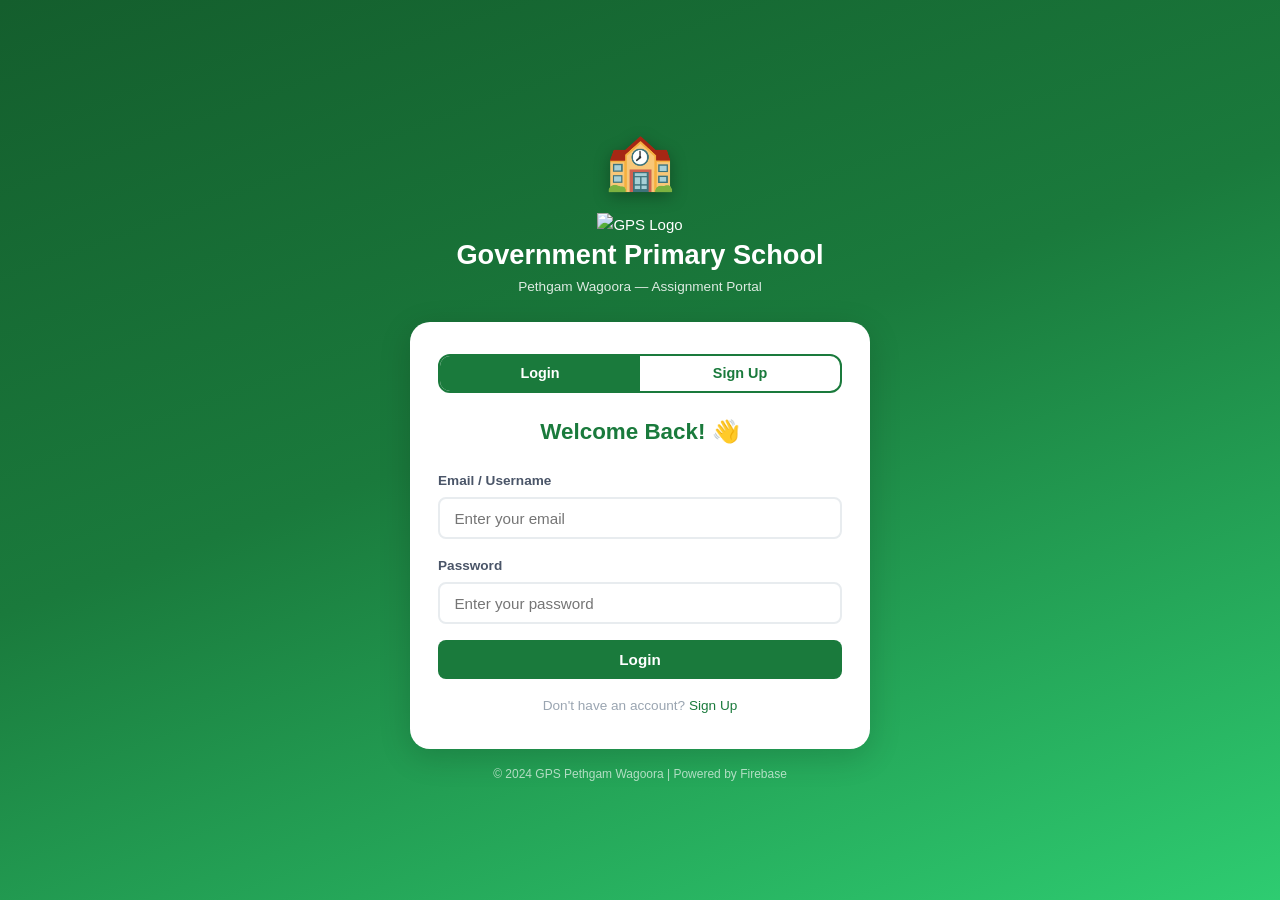
==== commit 9d48af9b: "Update index.html" ====
--- a/index.html
+++ b/index.html
@@ -20,6 +20,7 @@
 
   <div class="auth-brand">
     <span class="school-icon">🏫</span>
+    <img src="https://i.ibb.co/5hLfQd8k/1768142518711.png" alt="GPS Logo" class="school-logo-img">
     <h1>Government Primary School</h1>
     <p>Pethgam Wagoora — Assignment Portal</p>
   </div>
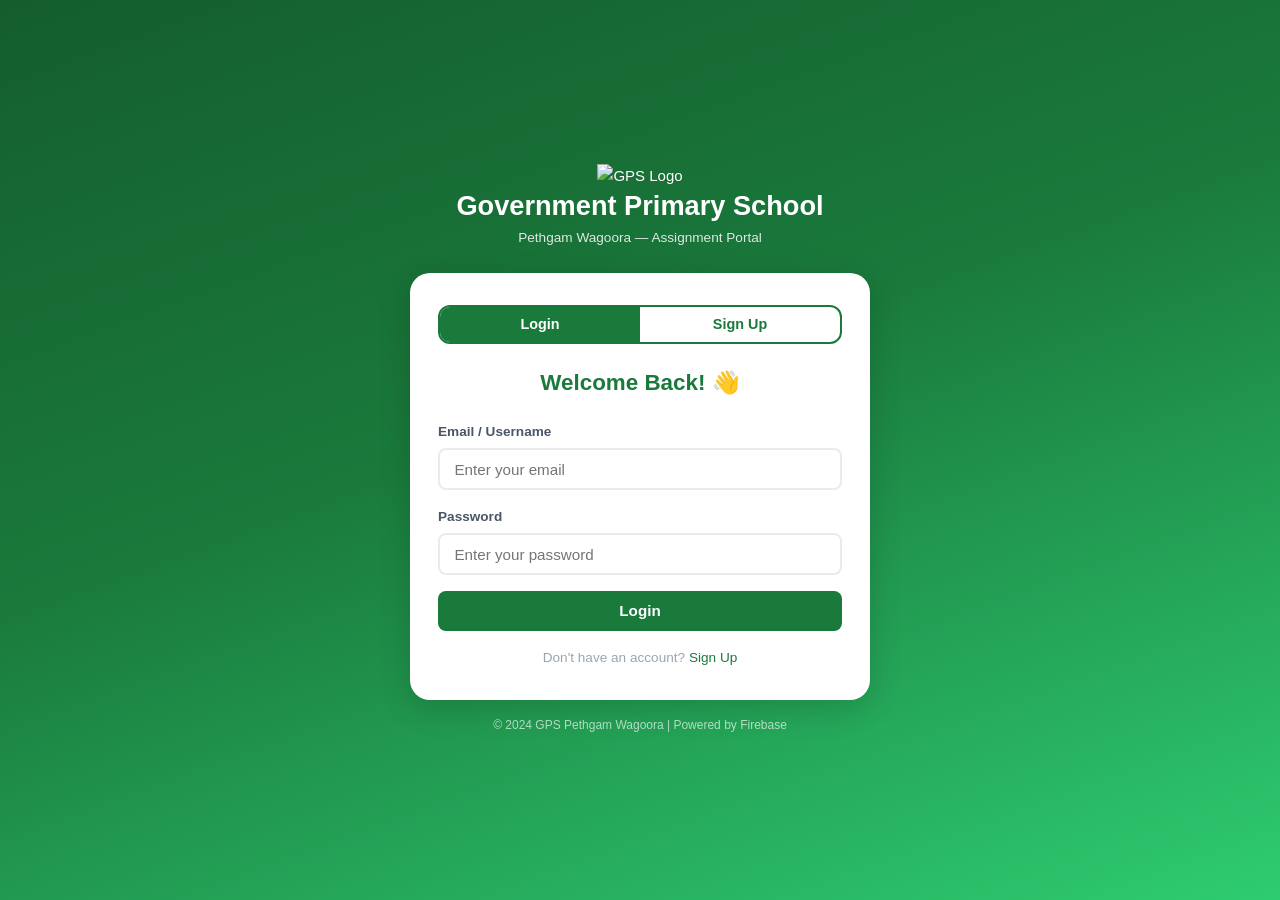
==== commit 76efb972: "Remove school icon from auth page Removed school icon emoji from the auth page." ====
--- a/index.html
+++ b/index.html
@@ -19,7 +19,6 @@
 <div class="auth-page">
 
   <div class="auth-brand">
-    <span class="school-icon">🏫</span>
     <img src="https://i.ibb.co/5hLfQd8k/1768142518711.png" alt="GPS Logo" class="school-logo-img">
     <h1>Government Primary School</h1>
     <p>Pethgam Wagoora — Assignment Portal</p>
